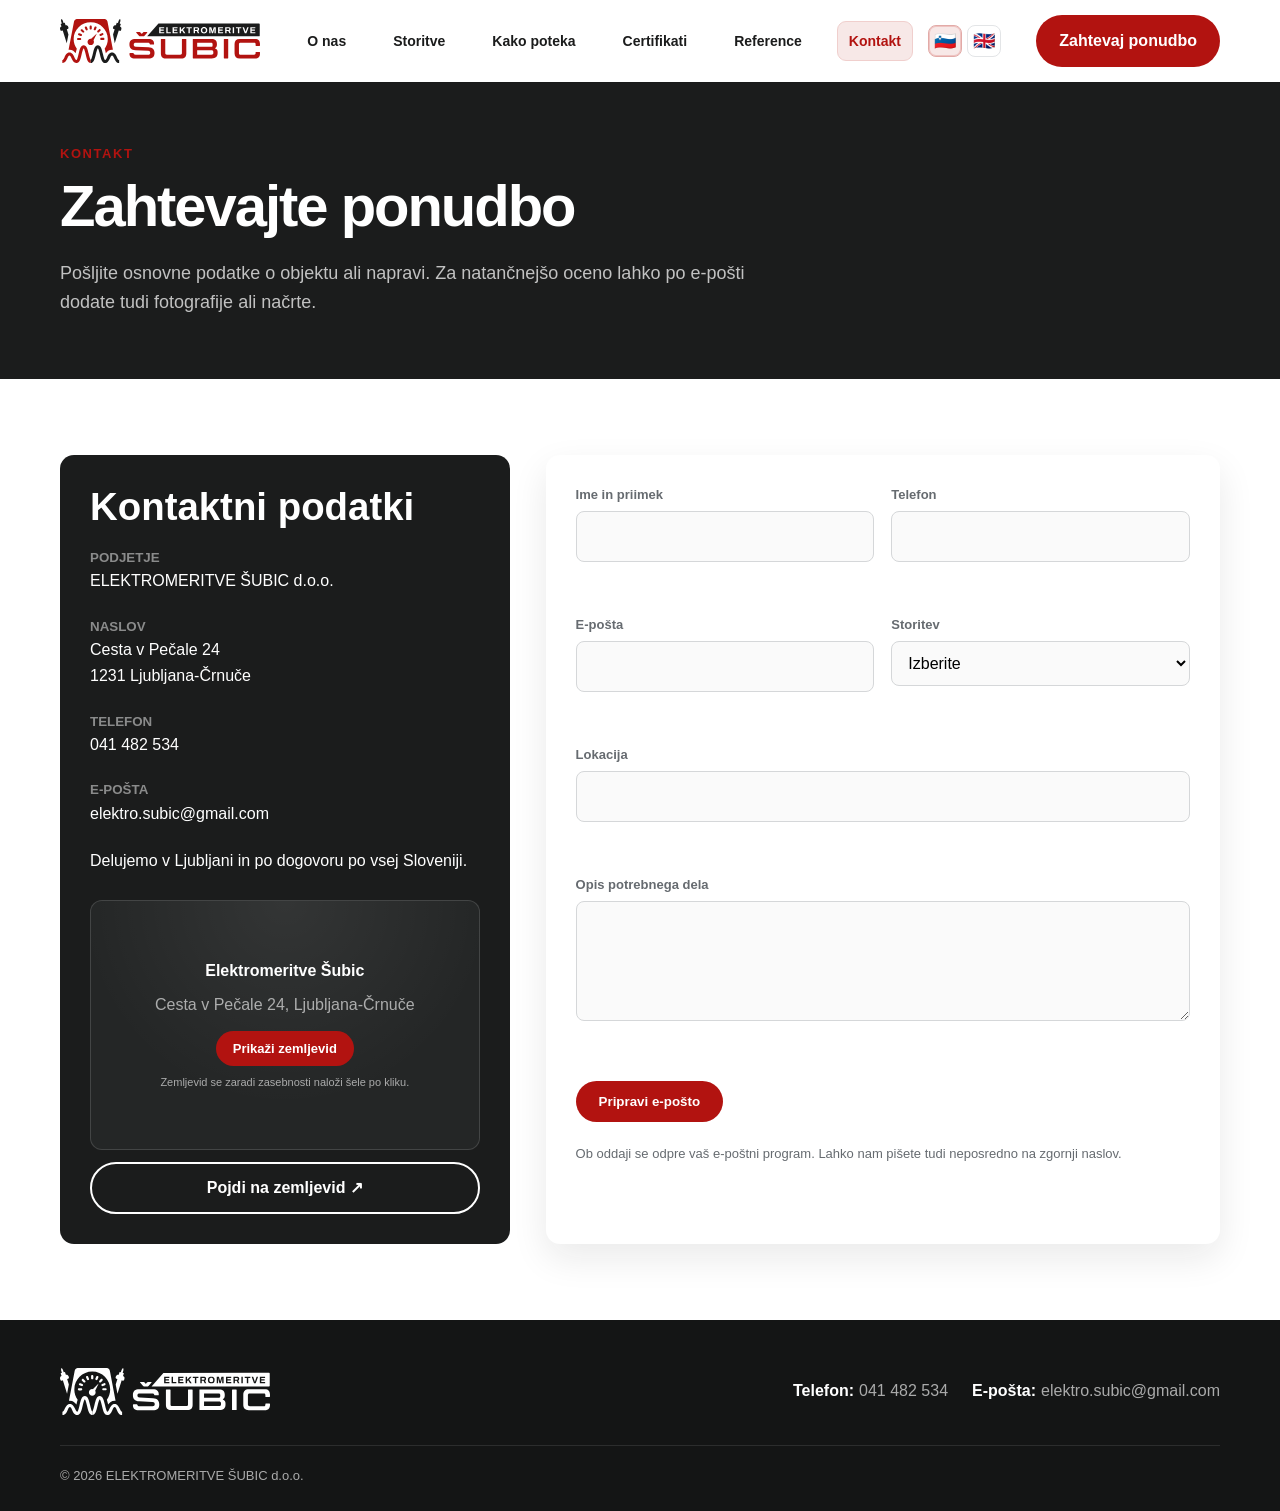
==== kontakt.html @ 6d45db58 "maj fix 1" ====
<!doctype html><html lang="sl"><head><meta charset="utf-8"><meta name="viewport" content="width=device-width,initial-scale=1"><title>Kontakt | Elektromeritve Šubic</title><link rel="stylesheet" href="assets/style.css"><script defer src="assets/app.js"></script></head><body>
<div class="topbar"><div class="container"><div><a href="tel:+38641482534">041 482 534</a> · <a href="mailto:elektro.subic@gmail.com">elektro.subic@gmail.com</a></div><div class="lang"><button data-lang="sl" onclick="setLang('sl')">SI</button><button data-lang="en" onclick="setLang('en')">EN</button></div></div></div><header class="site-header"><div class="container nav-wrap"><a class="logo" href="index.html"><img src="logotip/SVG/Horizontalen/Vektorski%20logotip-barven.svg" alt="Elektromeritve Šubic"></a><nav class="main-nav"><a href="o-nas.html" data-i18n="nav_about">O nas</a><a href="storitve.html" data-i18n="nav_services">Storitve</a><a href="postopek.html" data-i18n="nav_process">Kako poteka</a><a href="certifikati.html" data-i18n="nav_certs">Certifikati</a><a href="reference.html" data-i18n="nav_refs">Reference</a><a class="active" href="kontakt.html" data-i18n="nav_contact">Kontakt</a></nav><div class="nav-actions"><a class="btn" href="#obrazec" data-i18n="quote">Zahtevaj ponudbo</a><button class="hamburger" aria-label="Odpri meni" aria-expanded="false"><span></span><span></span><span></span></button></div></div></header>
<main><section class="page-hero"><div class="container"><span class="eyebrow">Kontakt</span><h1>Zahtevajte ponudbo</h1><p>Pošljite osnovne podatke o objektu ali napravi. Za natančnejšo oceno lahko po e-pošti dodate tudi fotografije ali načrte.</p></div></section><section class="section white"><div class="container contact-grid"><aside class="contact-card"><h2>Kontaktni podatki</h2><div class="contact-row"><small>Podjetje</small>ELEKTROMERITVE ŠUBIC d.o.o.</div><div class="contact-row"><small>Naslov</small>Cesta v Pečale 24<br>1231 Ljubljana-Črnuče</div><div class="contact-row"><small>Telefon</small><a href="tel:+38641482534">041 482 534</a></div><div class="contact-row"><small>E-pošta</small><a href="mailto:elektro.subic@gmail.com">elektro.subic@gmail.com</a></div><p>Delujemo v Ljubljani in po dogovoru po vsej Sloveniji.</p><div class="contact-map" id="contactMap"><div class="map-placeholder"><strong>Elektromeritve Šubic</strong><span>Cesta v Pečale 24, Ljubljana-Črnuče</span><button class="btn map-load" type="button" onclick="loadContactMap()">Prikaži zemljevid</button><small>Zemljevid se zaradi zasebnosti naloži šele po kliku.</small></div></div><a class="btn ghost map-link" href="https://www.google.com/maps/search/?api=1&amp;query=Cesta+v+Pe%C4%8Dale+24%2C+1231+Ljubljana-%C4%8Crnu%C4%8De" target="_blank" rel="noopener">Pojdi na zemljevid ↗</a></aside>
<form class="quote-form" id="obrazec" action="mailto:elektro.subic@gmail.com" method="post" enctype="text/plain"><div><label for="ime">Ime in priimek</label><input id="ime" name="ime" required autocomplete="name"></div><div><label for="telefon">Telefon</label><input id="telefon" name="telefon" type="tel" required autocomplete="tel"></div><div><label for="email">E-pošta</label><input id="email" name="email" type="email" required autocomplete="email"></div><div><label for="storitev">Storitev</label><select id="storitev" name="storitev" required><option value="">Izberite</option><option>Meritve strojev</option><option>Meritve inštalacij</option><option>Strelovodna zaščita</option><option>Ex območja</option><option>Ocena tveganja</option></select></div><div class="full"><label for="lokacija">Lokacija</label><input id="lokacija" name="lokacija"></div><div class="full"><label for="sporocilo">Opis potrebnega dela</label><textarea id="sporocilo" name="sporocilo" required></textarea></div><div class="full"><button class="btn" type="submit">Pripravi e-pošto</button><p class="disclaimer">Ob oddaji se odpre vaš e-poštni program. Lahko nam pišete tudi neposredno na zgornji naslov.</p></div></form></div></section></main><footer><div class="container"><div class="footer-grid"><img class="footer-logo" src="logotip/SVG/Horizontalen/Vektorski%20logotip-bel.svg" alt=""><div>041 482 534 · elektro.subic@gmail.com</div></div><div class="copyright">© 2026 ELEKTROMERITVE ŠUBIC d.o.o.</div></div></footer></body></html>
---- assets/style.css ----
:root{--red:#b21310;--red2:#8f0f0d;--ink:#1b1c1c;--muted:#666b70;--line:#e3e5e7;--paper:#f6f6f5;--white:#fff;--radius:14px;--shadow:0 14px 36px rgba(20,20,20,.09)}
*{box-sizing:border-box}html{scroll-behavior:smooth}body{margin:0;min-height:100vh;display:flex;flex-direction:column;font-family:Inter,-apple-system,BlinkMacSystemFont,"Segoe UI",sans-serif;color:var(--ink);background:var(--paper);line-height:1.6}body>main{flex:1 0 auto}body>footer{margin-top:auto}img,svg{max-width:100%}a{color:inherit}.container{width:min(1160px,calc(100% - 40px));margin:auto}.topbar{background:var(--ink);color:#d7d7d7;font-size:13px}.topbar .container{min-height:38px;display:flex;align-items:center;justify-content:space-between;gap:18px}.topbar a{text-decoration:none}.topbar a+a{margin-left:18px}.lang{display:flex;gap:6px}.lang button{border:1px solid #ffffff44;border-radius:999px;background:transparent;color:#ddd;padding:3px 9px;cursor:pointer}.lang button[aria-pressed=true]{background:#ffffff1c;color:#fff}.site-header{position:sticky;top:0;z-index:50;background:#fff;box-shadow:0 1px 0 #00000010}.nav-wrap{height:82px;display:flex;align-items:center;justify-content:space-between;gap:24px}.logo img{display:block;width:200px;height:auto}.main-nav{display:flex;align-items:center;gap:23px}.main-nav a{text-decoration:none;font-size:14px;font-weight:700;white-space:nowrap}.main-nav a:hover,.main-nav a.active{color:var(--red)}.nav-actions{display:flex;align-items:center;gap:12px}.btn{display:inline-flex;justify-content:center;align-items:center;border:2px solid transparent;border-radius:999px;padding:11px 21px;background:var(--red);color:#fff;text-decoration:none;font-weight:800;cursor:pointer;transition:.2s}.btn:hover{background:var(--red2);transform:translateY(-1px)}.btn.ghost{background:transparent;border-color:currentColor}.hamburger{display:none;border:0;background:none;padding:8px;cursor:pointer}.hamburger span{display:block;width:25px;height:2px;margin:5px;background:var(--ink)}
.hero{position:relative;overflow:hidden;background:var(--ink);color:#fff;padding:94px 0}.hero:after{content:"";position:absolute;width:520px;height:520px;border-radius:50%;right:-160px;top:-240px;background:var(--red);opacity:.18}.hero-inner{position:relative;z-index:1;max-width:800px}.eyebrow{display:block;color:var(--red);font-size:13px;font-weight:900;letter-spacing:.12em;text-transform:uppercase;margin-bottom:10px}.hero .eyebrow{color:#ff7973}.hero h1,.page-hero h1{font-size:clamp(36px,5vw,58px);line-height:1.08;margin:0 0 22px;letter-spacing:-.035em}.hero p{font-size:19px;color:#ffffffc7;max-width:720px}.hero-actions{display:flex;gap:12px;flex-wrap:wrap;margin-top:30px}.page-hero{background:var(--ink);color:#fff;padding:62px 0}.page-hero p{max-width:720px;color:#ffffffba;font-size:18px;margin:0}.section{padding:76px 0}.section.white{background:#fff}.section h2{font-size:clamp(29px,3vw,42px);line-height:1.15;margin:0 0 18px}.lead{color:var(--muted);font-size:18px;max-width:760px}.trust{background:#fff;border-bottom:1px solid var(--line)}.trust-grid{display:grid;grid-template-columns:repeat(4,1fr);gap:20px;padding:28px 0}.trust-item{font-weight:750;display:flex;align-items:center;gap:10px}.trust-item b{width:34px;height:34px;border-radius:50%;display:grid;place-items:center;background:#f6e7e6;color:var(--red)}
.two-col{display:grid;grid-template-columns:1.1fr .9fr;gap:50px;align-items:start}.panel{background:#fff;border:1px solid var(--line);border-radius:var(--radius);padding:30px;box-shadow:var(--shadow)}.checklist{list-style:none;padding:0;margin:0}.checklist li{padding:10px 0 10px 30px;position:relative}.checklist li:before{content:"✓";position:absolute;left:0;color:var(--red);font-weight:900}.cards{display:grid;grid-template-columns:repeat(3,1fr);gap:22px;margin-top:36px}.expand-card{position:relative;background:#fff;border:1px solid var(--line);border-radius:var(--radius);padding:26px;box-shadow:var(--shadow);cursor:pointer;transition:transform .2s,border-color .2s}.expand-card:hover{transform:translateY(-3px);border-color:#c9c9c9}.expand-card:focus-visible{outline:3px solid var(--red);outline-offset:3px}.expand-card h3{font-size:20px;line-height:1.3;margin:12px 36px 8px 0}.icon{display:grid;place-items:center;width:48px;height:48px;border-radius:12px;background:var(--red);color:#fff;font-size:22px}.chevron{position:absolute;right:24px;top:29px;width:28px;height:28px;border-radius:50%;background:var(--paper);display:grid;place-items:center;font-weight:900;transition:.2s}.expand-card.open .chevron{transform:rotate(45deg);background:#f5dedd;color:var(--red)}.summary{color:var(--muted);font-size:15px;margin:0}.details{display:grid;grid-template-rows:0fr;transition:grid-template-rows .28s ease}.details>div{overflow:hidden}.expand-card.open .details{grid-template-rows:1fr}.details-content{border-top:1px solid var(--line);margin-top:18px;padding-top:18px}.details-content ul{padding-left:20px}.price{display:inline-block;background:#f6e7e6;color:var(--red2);border-radius:8px;padding:7px 10px;font-weight:850;font-size:14px}.disclaimer{font-size:13px;color:var(--muted);margin-top:22px}.process-grid{grid-template-columns:repeat(4,1fr)}.dark{background:var(--ink);color:#fff}.dark .expand-card{background:#252626;border-color:#ffffff1c;box-shadow:none}.dark .summary,.dark .disclaimer{color:#ffffffad}.dark .chevron{background:#ffffff12}.dark .details-content{border-color:#ffffff20}.dark h2,.dark h3{color:#fff}
.cert-grid{display:grid;grid-template-columns:repeat(3,1fr);gap:22px;margin-top:34px}.cert-card{display:flex;gap:16px;align-items:center;padding:28px;background:#fff;border:1px solid var(--line);border-radius:var(--radius);text-decoration:none;box-shadow:var(--shadow);transition:transform .22s,box-shadow .22s}.cert-card:hover{transform:scale(1.055);box-shadow:0 20px 44px #0000001c}.cert-card .seal{font-size:32px}.cert-card strong{display:block;line-height:1.35}.cert-card small{color:var(--muted)}.ref-grid{display:grid;grid-template-columns:repeat(3,1fr);gap:24px;margin-top:36px}.project{overflow:hidden;background:#fff;border:1px solid var(--line);border-radius:var(--radius);box-shadow:var(--shadow)}.project img{display:block;width:100%;height:220px;object-fit:cover}.project-body{padding:24px}.tag{display:inline-block;border-radius:999px;background:#f5e4e3;color:var(--red2);padding:4px 10px;font-size:12px;font-weight:850}.project h3{margin:12px 0 8px}.facts{display:flex;gap:16px;flex-wrap:wrap;padding-top:13px;border-top:1px solid var(--line);font-size:13px;color:var(--muted)}
.contact-grid{display:grid;grid-template-columns:.8fr 1.2fr;gap:36px}.contact-card{background:var(--ink);color:#fff;border-radius:var(--radius);padding:30px}.contact-card a{color:#fff}.contact-row{margin-bottom:22px}.contact-row small{display:block;color:#ffffff7d;text-transform:uppercase;font-weight:800}.quote-form{display:grid;grid-template-columns:1fr 1fr;gap:17px;background:#fff;padding:30px;border-radius:var(--radius);box-shadow:var(--shadow)}.full{grid-column:1/-1}label{display:block;font-weight:750;font-size:13px;color:var(--muted);margin-bottom:5px}input,select,textarea{width:100%;padding:12px;border:1px solid #d5d7d9;border-radius:8px;background:#fafafa;font:inherit}textarea{min-height:120px}.cta-band{background:var(--red);color:#fff;padding:42px 0}.cta-band .container{display:flex;justify-content:space-between;align-items:center;gap:20px}.cta-band h2{margin:0}.cta-band .btn{background:#fff;color:var(--red)}footer{background:#141515;color:#ffffffa3;padding:48px 0 24px}.footer-grid{display:flex;justify-content:space-between;gap:30px;flex-wrap:wrap}.footer-logo{width:210px;filter:brightness(0) invert(1)}.footer-links{display:flex;gap:18px;flex-wrap:wrap}.footer-links a{text-decoration:none}.copyright{margin-top:30px;padding-top:20px;border-top:1px solid #ffffff1a;font-size:13px}.back-top{position:fixed;right:18px;bottom:18px;width:44px;height:44px;border:0;border-radius:50%;background:var(--red);color:#fff;font-size:20px;opacity:0;pointer-events:none;transition:.2s}.back-top.show{opacity:1;pointer-events:auto}

/* Keep every grid item at its natural height when a neighboring card grows. */
.cards,.cert-grid,.ref-grid,.trust-grid{align-items:start}

.project{cursor:pointer;transition:transform .2s,box-shadow .2s}.project:hover{transform:translateY(-4px);box-shadow:0 20px 44px #00000018}.project:focus-visible{outline:3px solid var(--red);outline-offset:3px}.project:after{content:"Kliknite za podrobnosti";display:block;padding:0 24px 20px;color:var(--red);font-size:13px;font-weight:800}.modal-backdrop{position:fixed;inset:0;z-index:1000;display:grid;place-items:center;padding:20px;background:#111b;backdrop-filter:blur(3px)}.project-modal{position:relative;width:min(760px,100%);max-height:min(88vh,850px);overflow:auto;background:#fff;border-radius:18px;box-shadow:0 26px 80px #0006}.project-modal img{display:block;width:100%;height:280px;object-fit:cover}.project-modal-content{padding:30px}.project-modal-content .project-body{padding:0}.project-modal-content .facts{margin-bottom:22px}.project-modal-extra{margin-top:24px;padding-top:22px;border-top:1px solid var(--line)}.project-modal-extra h4{font-size:18px;margin:0 0 8px}.project-modal-extra ul{padding-left:20px;margin-bottom:0}.modal-close{position:absolute;z-index:2;right:14px;top:14px;width:42px;height:42px;border:0;border-radius:50%;background:#fff;color:var(--ink);font-size:25px;line-height:1;cursor:pointer;box-shadow:0 5px 18px #0003}.modal-close:hover{background:var(--red);color:#fff}body.modal-open{overflow:hidden}@media(max-width:720px){.project-modal img{height:210px}.project-modal-content{padding:22px}.modal-backdrop{padding:10px}}
.contact-map{height:250px;margin:26px 0 12px;overflow:hidden;border:1px solid #ffffff24;border-radius:12px;background:#242626}.contact-map iframe{display:block;width:100%;height:100%;border:0}.map-placeholder{height:100%;display:flex;flex-direction:column;align-items:center;justify-content:center;gap:8px;padding:22px;text-align:center;background:radial-gradient(circle at 50% 0,#ffffff12,transparent 65%)}.map-placeholder span,.map-placeholder small{color:#ffffff9c}.map-placeholder small{font-size:11px}.map-load{margin-top:6px;padding:8px 15px;font-size:13px}.map-link{width:100%;border-color:#ffffff80;color:#fff}.map-link:hover{border-color:#fff;background:#ffffff12}

/* Navigation links behave as compact interactive cards. */
.main-nav a{padding:8px 11px;border:1px solid transparent;border-radius:9px;transition:transform .18s ease,background .18s ease,border-color .18s ease,box-shadow .18s ease,color .18s ease}
.main-nav a:hover,.main-nav a:focus-visible{transform:translateY(-3px);background:#fff;border-color:var(--line);box-shadow:0 8px 18px #00000014;color:var(--red)}
.main-nav a.active{background:#f7e8e7;border-color:#f0cfcd;color:var(--red)}
.cta-band{display:none}
@media(max-width:1030px){.main-nav a{width:100%}.main-nav a:hover,.main-nav a:focus-visible{transform:translateX(4px)}}

.topbar{display:none}.main-nav .lang{display:flex;gap:5px;margin-left:-8px}.main-nav .lang button{width:34px;height:32px;padding:0;display:grid;place-items:center;border:1px solid var(--line);border-radius:8px;background:#fff;color:var(--ink);font-size:18px;line-height:1;cursor:pointer;transition:transform .18s,background .18s,border-color .18s}.main-nav .lang button:hover,.main-nav .lang button:focus-visible{transform:translateY(-3px);border-color:#c8c8c8;background:var(--paper)}.main-nav .lang button[aria-pressed=true]{border-color:#e2aaa7;background:#f7e8e7;box-shadow:inset 0 0 0 1px #efc4c2}@media(max-width:1030px){.main-nav .lang{margin:7px 0 0}.main-nav .lang button{width:42px}.main-nav .lang button:hover,.main-nav .lang button:focus-visible{transform:translateY(-2px)}}
.footer-contact-details{display:flex;flex-direction:row;align-items:center;gap:24px;flex-wrap:wrap}.footer-contact-details>span{display:inline-flex;align-items:center;gap:5px}.footer-contact-details strong{color:#fff}.footer-contact-details a{color:inherit;text-decoration:none}.footer-contact-details a:hover{color:#fff;text-decoration:underline}
.noninteractive-contact{cursor:text;text-decoration:none!important}.project:after{content:"Kliknite za podrobnosti"}html[lang="en"] .project:after{content:"Select for details"}
@media(max-width:1030px){.hamburger{display:block}.main-nav{display:none;position:absolute;left:0;right:0;top:82px;flex-direction:column;align-items:stretch;padding:20px;background:#fff;box-shadow:0 18px 26px #0002}.main-nav.open{display:flex}.main-nav a{padding:6px 0}.cards,.ref-grid{grid-template-columns:repeat(2,1fr)}.process-grid{grid-template-columns:repeat(2,1fr)}.cert-grid{grid-template-columns:1fr}.trust-grid{grid-template-columns:repeat(2,1fr)}}
@media(max-width:720px){.container{width:min(100% - 28px,1160px)}.topbar .container{padding:7px 0}.topbar-contacts a:nth-child(2){display:none}.logo img{width:155px}.nav-wrap{height:70px}.main-nav{top:70px}.nav-actions>.btn{display:none}.hero{padding:70px 0}.section{padding:54px 0}.two-col,.contact-grid,.quote-form{grid-template-columns:1fr}.cards,.ref-grid,.process-grid{grid-template-columns:1fr}.trust-grid{grid-template-columns:1fr}.full{grid-column:auto}.cta-band .container{align-items:flex-start;flex-direction:column}.project img{height:205px}}
@media(prefers-reduced-motion:reduce){*{scroll-behavior:auto!important;transition:none!important}.cert-card:hover,.expand-card:hover,.btn:hover{transform:none}}
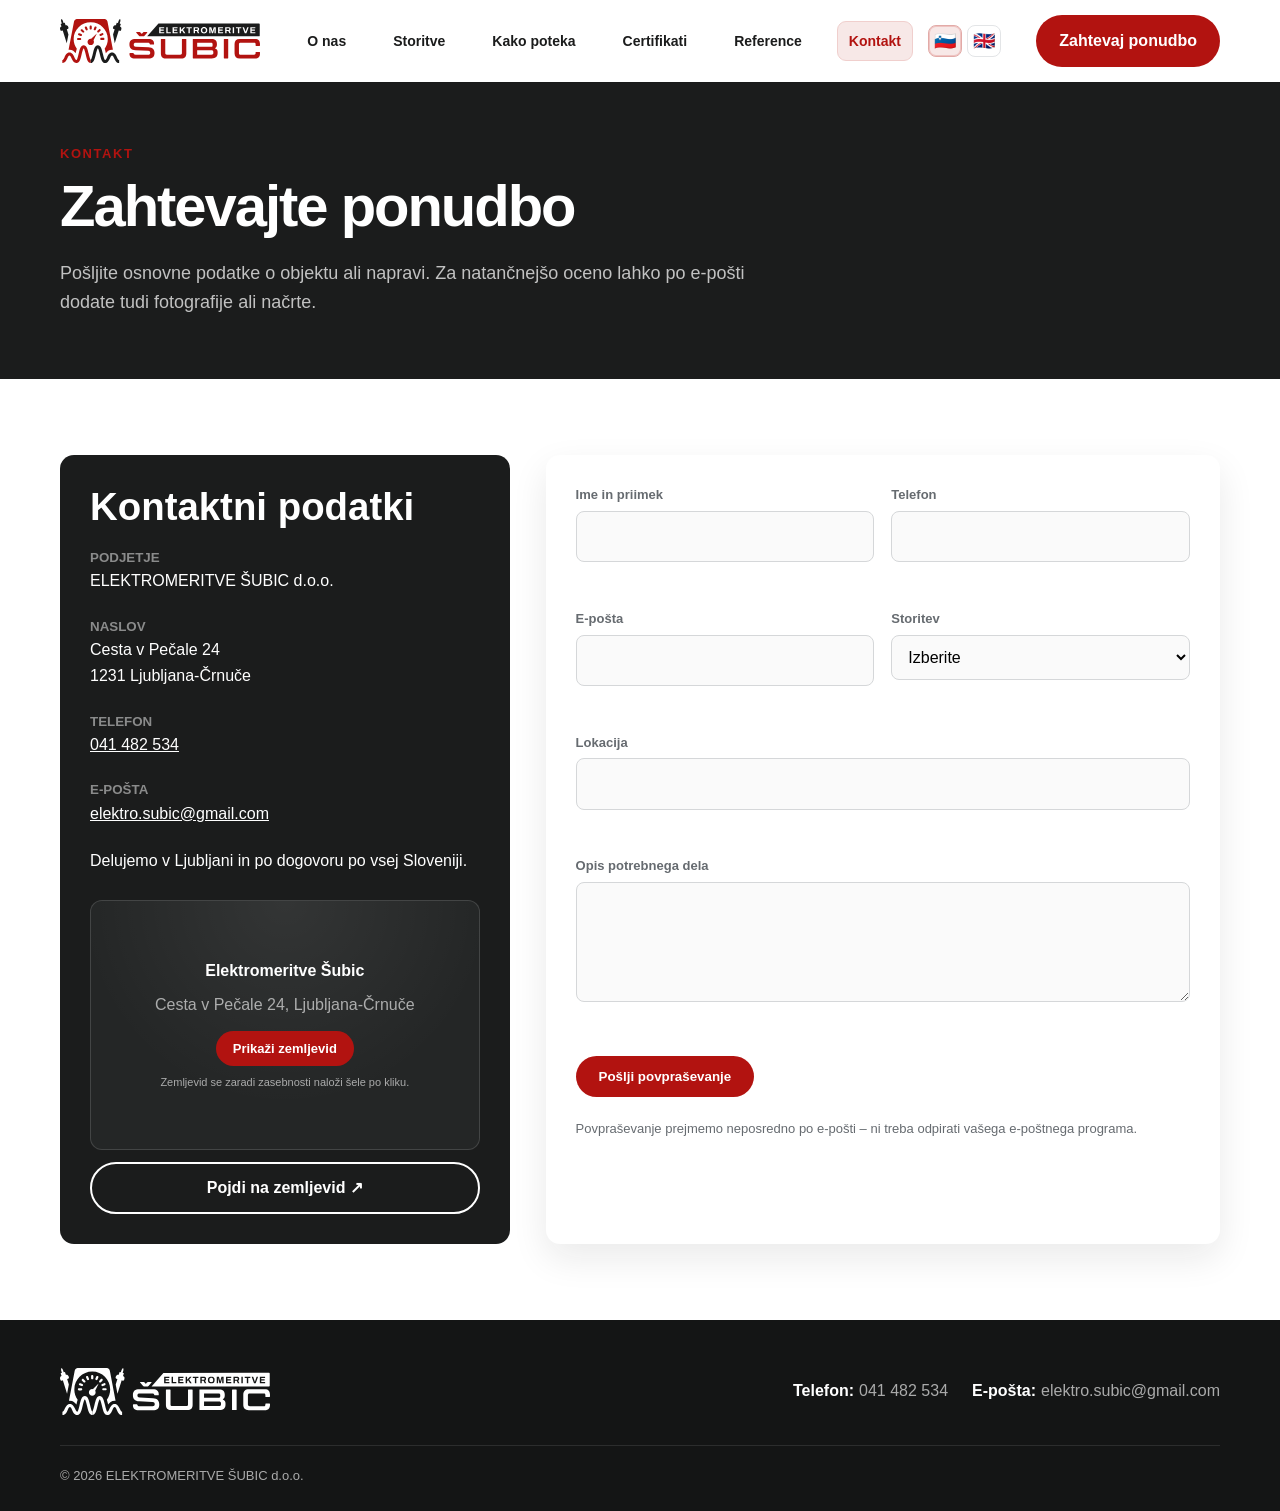
==== commit 53b69932: "sending to maj" ====
--- a/kontakt.html
+++ b/kontakt.html
@@ -1,4 +1,4 @@
 <!doctype html><html lang="sl"><head><meta charset="utf-8"><meta name="viewport" content="width=device-width,initial-scale=1"><title>Kontakt | Elektromeritve Šubic</title><link rel="stylesheet" href="assets/style.css"><script defer src="assets/app.js"></script></head><body>
 <div class="topbar"><div class="container"><div><a href="tel:+38641482534">041 482 534</a> · <a href="mailto:elektro.subic@gmail.com">elektro.subic@gmail.com</a></div><div class="lang"><button data-lang="sl" onclick="setLang('sl')">SI</button><button data-lang="en" onclick="setLang('en')">EN</button></div></div></div><header class="site-header"><div class="container nav-wrap"><a class="logo" href="index.html"><img src="logotip/SVG/Horizontalen/Vektorski%20logotip-barven.svg" alt="Elektromeritve Šubic"></a><nav class="main-nav"><a href="o-nas.html" data-i18n="nav_about">O nas</a><a href="storitve.html" data-i18n="nav_services">Storitve</a><a href="postopek.html" data-i18n="nav_process">Kako poteka</a><a href="certifikati.html" data-i18n="nav_certs">Certifikati</a><a href="reference.html" data-i18n="nav_refs">Reference</a><a class="active" href="kontakt.html" data-i18n="nav_contact">Kontakt</a></nav><div class="nav-actions"><a class="btn" href="#obrazec" data-i18n="quote">Zahtevaj ponudbo</a><button class="hamburger" aria-label="Odpri meni" aria-expanded="false"><span></span><span></span><span></span></button></div></div></header>
 <main><section class="page-hero"><div class="container"><span class="eyebrow">Kontakt</span><h1>Zahtevajte ponudbo</h1><p>Pošljite osnovne podatke o objektu ali napravi. Za natančnejšo oceno lahko po e-pošti dodate tudi fotografije ali načrte.</p></div></section><section class="section white"><div class="container contact-grid"><aside class="contact-card"><h2>Kontaktni podatki</h2><div class="contact-row"><small>Podjetje</small>ELEKTROMERITVE ŠUBIC d.o.o.</div><div class="contact-row"><small>Naslov</small>Cesta v Pečale 24<br>1231 Ljubljana-Črnuče</div><div class="contact-row"><small>Telefon</small><a href="tel:+38641482534">041 482 534</a></div><div class="contact-row"><small>E-pošta</small><a href="mailto:elektro.subic@gmail.com">elektro.subic@gmail.com</a></div><p>Delujemo v Ljubljani in po dogovoru po vsej Sloveniji.</p><div class="contact-map" id="contactMap"><div class="map-placeholder"><strong>Elektromeritve Šubic</strong><span>Cesta v Pečale 24, Ljubljana-Črnuče</span><button class="btn map-load" type="button" onclick="loadContactMap()">Prikaži zemljevid</button><small>Zemljevid se zaradi zasebnosti naloži šele po kliku.</small></div></div><a class="btn ghost map-link" href="https://www.google.com/maps/search/?api=1&amp;query=Cesta+v+Pe%C4%8Dale+24%2C+1231+Ljubljana-%C4%8Crnu%C4%8De" target="_blank" rel="noopener">Pojdi na zemljevid ↗</a></aside>
-<form class="quote-form" id="obrazec" action="mailto:elektro.subic@gmail.com" method="post" enctype="text/plain"><div><label for="ime">Ime in priimek</label><input id="ime" name="ime" required autocomplete="name"></div><div><label for="telefon">Telefon</label><input id="telefon" name="telefon" type="tel" required autocomplete="tel"></div><div><label for="email">E-pošta</label><input id="email" name="email" type="email" required autocomplete="email"></div><div><label for="storitev">Storitev</label><select id="storitev" name="storitev" required><option value="">Izberite</option><option>Meritve strojev</option><option>Meritve inštalacij</option><option>Strelovodna zaščita</option><option>Ex območja</option><option>Ocena tveganja</option></select></div><div class="full"><label for="lokacija">Lokacija</label><input id="lokacija" name="lokacija"></div><div class="full"><label for="sporocilo">Opis potrebnega dela</label><textarea id="sporocilo" name="sporocilo" required></textarea></div><div class="full"><button class="btn" type="submit">Pripravi e-pošto</button><p class="disclaimer">Ob oddaji se odpre vaš e-poštni program. Lahko nam pišete tudi neposredno na zgornji naslov.</p></div></form></div></section></main><footer><div class="container"><div class="footer-grid"><img class="footer-logo" src="logotip/SVG/Horizontalen/Vektorski%20logotip-bel.svg" alt=""><div>041 482 534 · elektro.subic@gmail.com</div></div><div class="copyright">© 2026 ELEKTROMERITVE ŠUBIC d.o.o.</div></div></footer></body></html>
+<form class="quote-form" id="obrazec" action="https://formspree.io/f/xzezbyqy" method="POST"><div><label for="ime">Ime in priimek</label><input id="ime" name="ime" required autocomplete="name"></div><div><label for="telefon">Telefon</label><input id="telefon" name="telefon" type="tel" required autocomplete="tel"></div><div><label for="email">E-pošta</label><input id="email" name="email" type="email" required autocomplete="email"></div><div><label for="storitev">Storitev</label><select id="storitev" name="storitev" required><option value="">Izberite</option><option>Meritve strojev</option><option>Meritve inštalacij</option><option>Strelovodna zaščita</option><option>Ex območja</option><option>Ocena tveganja</option></select></div><div class="full"><label for="lokacija">Lokacija</label><input id="lokacija" name="lokacija"></div><div class="full"><label for="sporocilo">Opis potrebnega dela</label><textarea id="sporocilo" name="sporocilo" required></textarea></div><input type="text" name="_gotcha" style="display:none" tabindex="-1" autocomplete="off"><input type="hidden" name="_subject" value="Novo povpraševanje s spletne strani"><div class="full"><button class="btn" type="submit" id="quoteSubmitBtn">Pošlji povpraševanje</button><p class="disclaimer">Povpraševanje prejmemo neposredno po e-pošti – ni treba odpirati vašega e-poštnega programa.</p><p class="form-status" id="formStatus" role="status" aria-live="polite"></p></div></form></div></section></main><footer><div class="container"><div class="footer-grid"><img class="footer-logo" src="logotip/SVG/Horizontalen/Vektorski%20logotip-bel.svg" alt=""><div>041 482 534 · elektro.subic@gmail.com</div></div><div class="copyright">© 2026 ELEKTROMERITVE ŠUBIC d.o.o.</div></div></footer></body></html>
--- a/assets/style.css
+++ b/assets/style.css
@@ -4,6 +4,7 @@
 .two-col{display:grid;grid-template-columns:1.1fr .9fr;gap:50px;align-items:start}.panel{background:#fff;border:1px solid var(--line);border-radius:var(--radius);padding:30px;box-shadow:var(--shadow)}.checklist{list-style:none;padding:0;margin:0}.checklist li{padding:10px 0 10px 30px;position:relative}.checklist li:before{content:"✓";position:absolute;left:0;color:var(--red);font-weight:900}.cards{display:grid;grid-template-columns:repeat(3,1fr);gap:22px;margin-top:36px}.expand-card{position:relative;background:#fff;border:1px solid var(--line);border-radius:var(--radius);padding:26px;box-shadow:var(--shadow);cursor:pointer;transition:transform .2s,border-color .2s}.expand-card:hover{transform:translateY(-3px);border-color:#c9c9c9}.expand-card:focus-visible{outline:3px solid var(--red);outline-offset:3px}.expand-card h3{font-size:20px;line-height:1.3;margin:12px 36px 8px 0}.icon{display:grid;place-items:center;width:48px;height:48px;border-radius:12px;background:var(--red);color:#fff;font-size:22px}.chevron{position:absolute;right:24px;top:29px;width:28px;height:28px;border-radius:50%;background:var(--paper);display:grid;place-items:center;font-weight:900;transition:.2s}.expand-card.open .chevron{transform:rotate(45deg);background:#f5dedd;color:var(--red)}.summary{color:var(--muted);font-size:15px;margin:0}.details{display:grid;grid-template-rows:0fr;transition:grid-template-rows .28s ease}.details>div{overflow:hidden}.expand-card.open .details{grid-template-rows:1fr}.details-content{border-top:1px solid var(--line);margin-top:18px;padding-top:18px}.details-content ul{padding-left:20px}.price{display:inline-block;background:#f6e7e6;color:var(--red2);border-radius:8px;padding:7px 10px;font-weight:850;font-size:14px}.disclaimer{font-size:13px;color:var(--muted);margin-top:22px}.process-grid{grid-template-columns:repeat(4,1fr)}.dark{background:var(--ink);color:#fff}.dark .expand-card{background:#252626;border-color:#ffffff1c;box-shadow:none}.dark .summary,.dark .disclaimer{color:#ffffffad}.dark .chevron{background:#ffffff12}.dark .details-content{border-color:#ffffff20}.dark h2,.dark h3{color:#fff}
 .cert-grid{display:grid;grid-template-columns:repeat(3,1fr);gap:22px;margin-top:34px}.cert-card{display:flex;gap:16px;align-items:center;padding:28px;background:#fff;border:1px solid var(--line);border-radius:var(--radius);text-decoration:none;box-shadow:var(--shadow);transition:transform .22s,box-shadow .22s}.cert-card:hover{transform:scale(1.055);box-shadow:0 20px 44px #0000001c}.cert-card .seal{font-size:32px}.cert-card strong{display:block;line-height:1.35}.cert-card small{color:var(--muted)}.ref-grid{display:grid;grid-template-columns:repeat(3,1fr);gap:24px;margin-top:36px}.project{overflow:hidden;background:#fff;border:1px solid var(--line);border-radius:var(--radius);box-shadow:var(--shadow)}.project img{display:block;width:100%;height:220px;object-fit:cover}.project-body{padding:24px}.tag{display:inline-block;border-radius:999px;background:#f5e4e3;color:var(--red2);padding:4px 10px;font-size:12px;font-weight:850}.project h3{margin:12px 0 8px}.facts{display:flex;gap:16px;flex-wrap:wrap;padding-top:13px;border-top:1px solid var(--line);font-size:13px;color:var(--muted)}
 .contact-grid{display:grid;grid-template-columns:.8fr 1.2fr;gap:36px}.contact-card{background:var(--ink);color:#fff;border-radius:var(--radius);padding:30px}.contact-card a{color:#fff}.contact-row{margin-bottom:22px}.contact-row small{display:block;color:#ffffff7d;text-transform:uppercase;font-weight:800}.quote-form{display:grid;grid-template-columns:1fr 1fr;gap:17px;background:#fff;padding:30px;border-radius:var(--radius);box-shadow:var(--shadow)}.full{grid-column:1/-1}label{display:block;font-weight:750;font-size:13px;color:var(--muted);margin-bottom:5px}input,select,textarea{width:100%;padding:12px;border:1px solid #d5d7d9;border-radius:8px;background:#fafafa;font:inherit}textarea{min-height:120px}.cta-band{background:var(--red);color:#fff;padding:42px 0}.cta-band .container{display:flex;justify-content:space-between;align-items:center;gap:20px}.cta-band h2{margin:0}.cta-band .btn{background:#fff;color:var(--red)}footer{background:#141515;color:#ffffffa3;padding:48px 0 24px}.footer-grid{display:flex;justify-content:space-between;gap:30px;flex-wrap:wrap}.footer-logo{width:210px;filter:brightness(0) invert(1)}.footer-links{display:flex;gap:18px;flex-wrap:wrap}.footer-links a{text-decoration:none}.copyright{margin-top:30px;padding-top:20px;border-top:1px solid #ffffff1a;font-size:13px}.back-top{position:fixed;right:18px;bottom:18px;width:44px;height:44px;border:0;border-radius:50%;background:var(--red);color:#fff;font-size:20px;opacity:0;pointer-events:none;transition:.2s}.back-top.show{opacity:1;pointer-events:auto}
+.form-status{font-size:13.5px;font-weight:700;margin-top:10px;min-height:1.3em}.form-status.status-success{color:#1a7f37}.form-status.status-error{color:var(--red)}.form-status.status-sending{color:var(--muted)}.quote-form .btn:disabled{opacity:.6;cursor:wait}
 
 /* Keep every grid item at its natural height when a neighboring card grows. */
 .cards,.cert-grid,.ref-grid,.trust-grid{align-items:start}
@@ -21,6 +22,6 @@
 .topbar{display:none}.main-nav .lang{display:flex;gap:5px;margin-left:-8px}.main-nav .lang button{width:34px;height:32px;padding:0;display:grid;place-items:center;border:1px solid var(--line);border-radius:8px;background:#fff;color:var(--ink);font-size:18px;line-height:1;cursor:pointer;transition:transform .18s,background .18s,border-color .18s}.main-nav .lang button:hover,.main-nav .lang button:focus-visible{transform:translateY(-3px);border-color:#c8c8c8;background:var(--paper)}.main-nav .lang button[aria-pressed=true]{border-color:#e2aaa7;background:#f7e8e7;box-shadow:inset 0 0 0 1px #efc4c2}@media(max-width:1030px){.main-nav .lang{margin:7px 0 0}.main-nav .lang button{width:42px}.main-nav .lang button:hover,.main-nav .lang button:focus-visible{transform:translateY(-2px)}}
 .footer-contact-details{display:flex;flex-direction:row;align-items:center;gap:24px;flex-wrap:wrap}.footer-contact-details>span{display:inline-flex;align-items:center;gap:5px}.footer-contact-details strong{color:#fff}.footer-contact-details a{color:inherit;text-decoration:none}.footer-contact-details a:hover{color:#fff;text-decoration:underline}
 .noninteractive-contact{cursor:text;text-decoration:none!important}.project:after{content:"Kliknite za podrobnosti"}html[lang="en"] .project:after{content:"Select for details"}
-@media(max-width:1030px){.hamburger{display:block}.main-nav{display:none;position:absolute;left:0;right:0;top:82px;flex-direction:column;align-items:stretch;padding:20px;background:#fff;box-shadow:0 18px 26px #0002}.main-nav.open{display:flex}.main-nav a{padding:6px 0}.cards,.ref-grid{grid-template-columns:repeat(2,1fr)}.process-grid{grid-template-columns:repeat(2,1fr)}.cert-grid{grid-template-columns:1fr}.trust-grid{grid-template-columns:repeat(2,1fr)}}
+@media(max-width:1030px){.hamburger{display:block}.main-nav{display:none;position:absolute;left:0;right:0;top:82px;flex-direction:column;align-items:stretch;gap:6px;padding:20px;background:#fff;box-shadow:0 18px 26px #0002}.main-nav.open{display:flex}.main-nav a{padding:16px 18px}.cards,.ref-grid{grid-template-columns:repeat(2,1fr)}.process-grid{grid-template-columns:repeat(2,1fr)}.cert-grid{grid-template-columns:1fr}.trust-grid{grid-template-columns:repeat(2,1fr)}}
 @media(max-width:720px){.container{width:min(100% - 28px,1160px)}.topbar .container{padding:7px 0}.topbar-contacts a:nth-child(2){display:none}.logo img{width:155px}.nav-wrap{height:70px}.main-nav{top:70px}.nav-actions>.btn{display:none}.hero{padding:70px 0}.section{padding:54px 0}.two-col,.contact-grid,.quote-form{grid-template-columns:1fr}.cards,.ref-grid,.process-grid{grid-template-columns:1fr}.trust-grid{grid-template-columns:1fr}.full{grid-column:auto}.cta-band .container{align-items:flex-start;flex-direction:column}.project img{height:205px}}
 @media(prefers-reduced-motion:reduce){*{scroll-behavior:auto!important;transition:none!important}.cert-card:hover,.expand-card:hover,.btn:hover{transform:none}}
